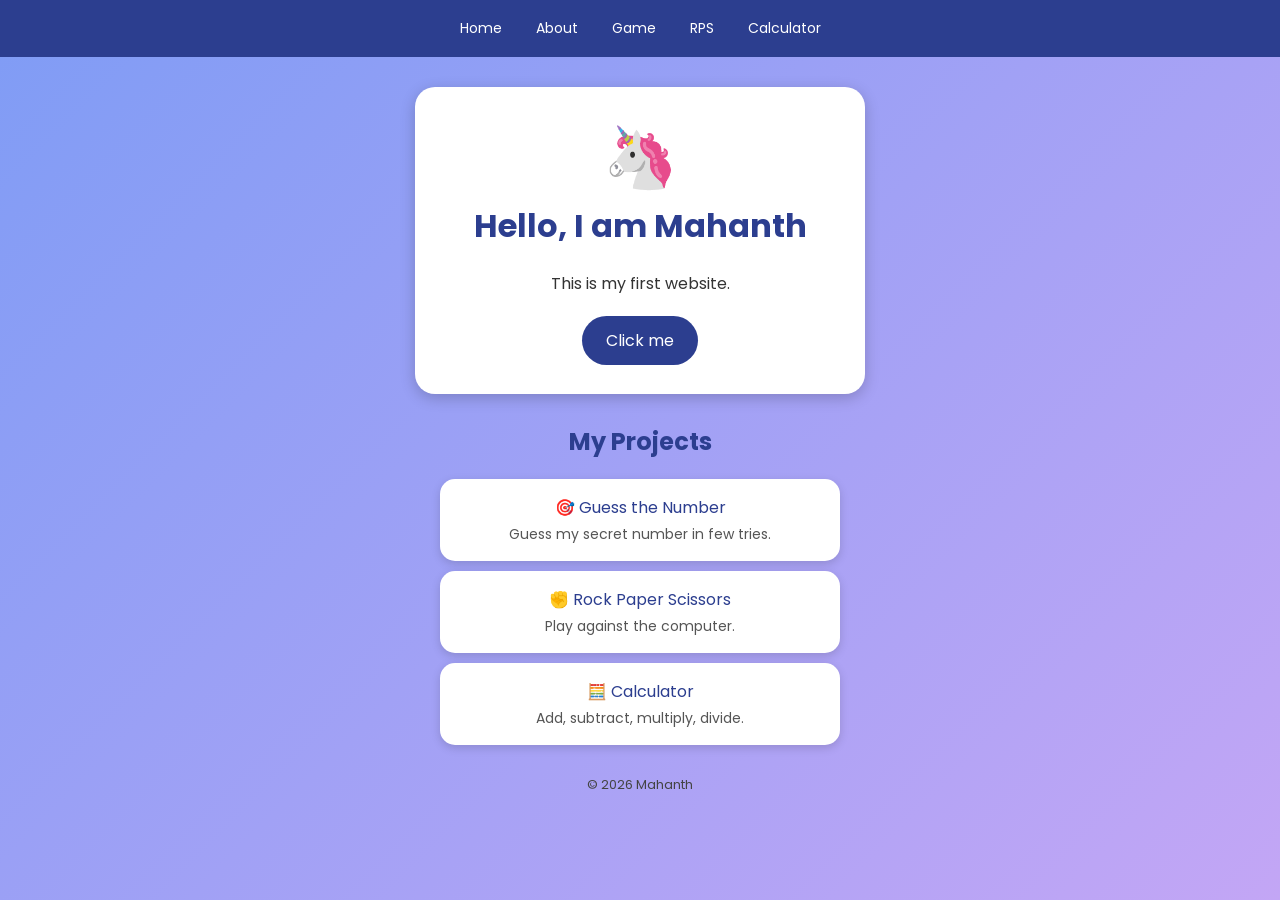
==== index.html @ 53be05ae "Update index.html" ====
<!DOCTYPE html>
<html>
<head>
<meta charset="UTF-8">
<meta name="viewport" content="width=device-width, initial-scale=1">
<title>Mahanth</title>
<link rel="stylesheet" href="style.css">
<style>
body {
  margin: 0;
  padding: 0;
  text-align: center;
  background: linear-gradient(135deg, #7f9cf5, #c3a6f5);
  min-height: 100vh;
}
.card {
  background: white;
  max-width: 400px;
  margin: 30px auto;
  padding: 25px;
  border-radius: 20px;
  box-shadow: 0 4px 15px rgba(0,0,0,0.2);
}
h1 { color: #2c3e8f; }
button {
  background: #2c3e8f;
  color: white;
  border: none;
  padding: 12px 24px;
  font-size: 16px;
  border-radius: 25px;
}
</style>
</head>
<body>

<div class="navbar">
  <a href="index.html">Home</a>
  <a href="about.html">About</a>
  <a href="game.html">Game</a>
  <a href="rps.html">RPS</a>
  <a href="calc.html">Calculator</a>
</div>

<div class="card">
  <p style="font-size: 60px; margin: 0;">🦄</p>
  <h1>Hello, I am Mahanth</h1>
  <p id="msg">This is my first website.</p>
  <button onclick="changeText()">Click me</button>
</div>
  <div class="projects">
  <h2>My Projects</h2>
  <a class="project" href="game.html">🎯 Guess the Number<p>Guess my secret number in few tries.</p></a>
  <a class="project" href="rps.html">✊ Rock Paper Scissors<p>Play against the computer.</p></a>
  <a class="project" href="calc.html">🧮 Calculator<p>Add, subtract, multiply, divide.</p></a>
  </div>

<script>
function changeText() {
  document.getElementById("msg").innerText = "You clicked the button!";
}
</script>

<div class="footer">© 2026 Mahanth</div>

</body>
</html>
---- style.css ----
@import url('https://fonts.googleapis.com/css2?family=Poppins:wght@400;600&display=swap');

body {
  margin: 0;
  font-family: 'Poppins', sans-serif;
  text-align: center;
  background: linear-gradient(135deg, #7f9cf5, #c3a6f5);
  min-height: 100vh;
}
.navbar {
  background: #2c3e8f;
  display: flex;
  flex-wrap: wrap;
  justify-content: center;
  gap: 6px;
  padding: 10px;
}
.navbar a {
  color: white;
  text-decoration: none;
  padding: 8px 14px;
  border-radius: 20px;
  font-size: 14px;
  transition: 0.2s;
}
.navbar a:hover { background: white; color: #2c3e8f; }

.card {
  background: white;
  max-width: 400px;
  margin: 30px 15px;
  padding: 25px;
  border-radius: 20px;
  box-shadow: 0 4px 15px rgba(0,0,0,0.2);
}
@media (min-width: 460px) {
  .card { margin: 30px auto; }
}
h1 { color: #2c3e8f; margin-top: 0; }
p { color: #333; }

button {
  background: #2c3e8f;
  color: white;
  border: none;
  padding: 12px 22px;
  margin: 4px;
  font-size: 16px;
  font-family: inherit;
  border-radius: 25px;
  cursor: pointer;
  transition: 0.2s;
}
button:hover { transform: translateY(-2px); opacity: 0.9; }

input {
  width: 80%;
  padding: 12px;
  margin: 6px 0;
  font-size: 16px;
  font-family: inherit;
  border: 2px solid #ddd;
  border-radius: 12px;
  text-align: center;
}
input:focus { outline: none; border-color: #2c3e8f; }

.result { font-size: 18px; font-weight: 600; color: #2c3e8f; min-height: 28px; }

.footer {
  text-align: center;
  padding: 20px;
  color: #444;
  font-size: 13px;
}.projects {
  max-width: 400px;
  margin: 0 15px;
}
@media (min-width: 460px) {
  .projects { margin: 0 auto; }
}
.projects h2 { color: #2c3e8f; }
.project {
  display: block;
  background: white;
  color: #2c3e8f;
  text-decoration: none;
  padding: 16px;
  margin: 10px 0;
  border-radius: 15px;
  box-shadow: 0 3px 10px rgba(0,0,0,0.15);
  transition: 0.2s;
}
.project:hover { transform: translateY(-3px); }
.project p { margin: 4px 0 0; font-size: 14px; color: #555; }
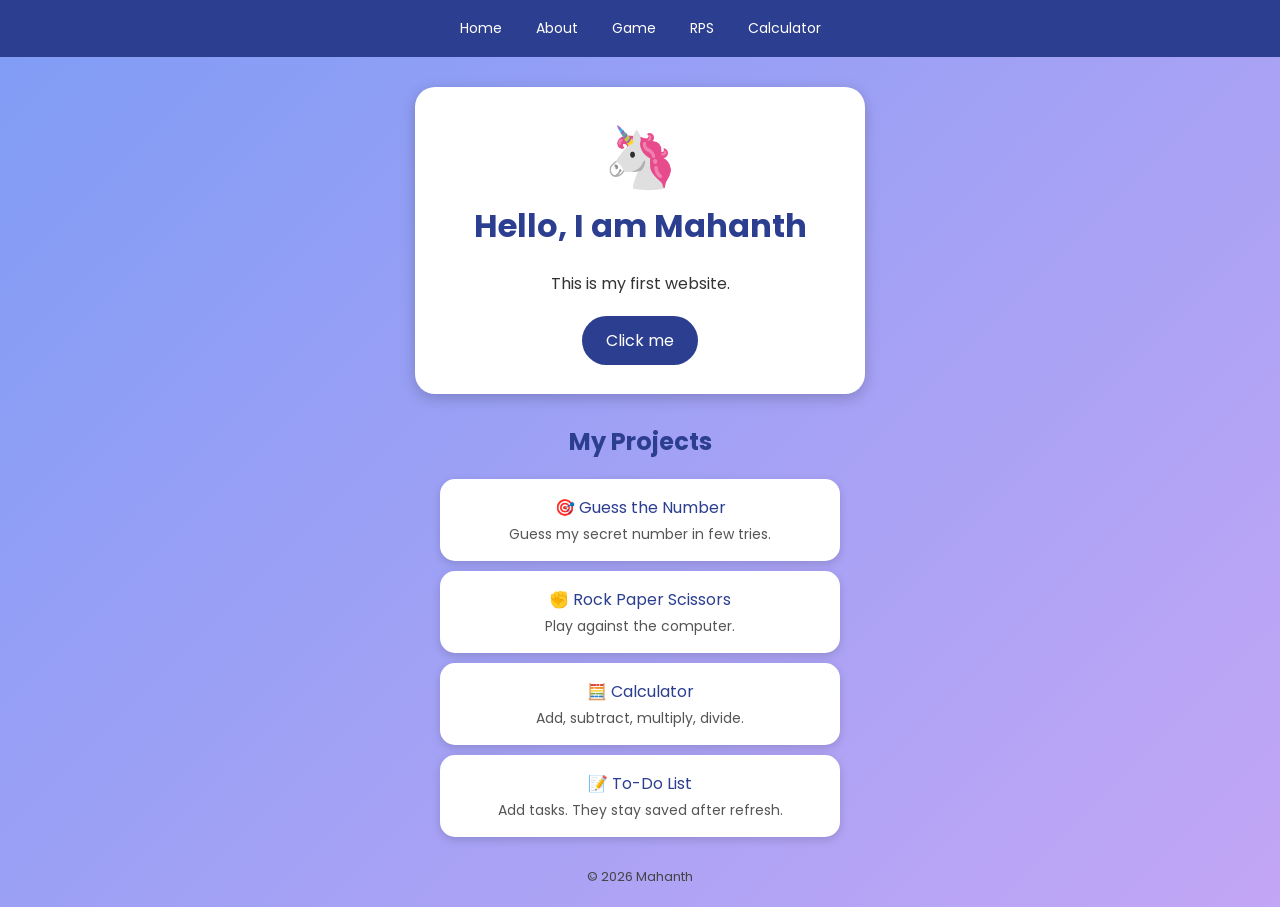
==== commit ddfc797e: "Update index.html" ====
--- a/index.html
+++ b/index.html
@@ -53,6 +53,7 @@
   <a class="project" href="game.html">🎯 Guess the Number<p>Guess my secret number in few tries.</p></a>
   <a class="project" href="rps.html">✊ Rock Paper Scissors<p>Play against the computer.</p></a>
   <a class="project" href="calc.html">🧮 Calculator<p>Add, subtract, multiply, divide.</p></a>
+  <a class="project" href="todo.html">📝 To-Do List<p>Add tasks. They stay saved after refresh.</p></a>
   </div>
 
 <script>
--- a/style.css
+++ b/style.css
@@ -72,7 +72,8 @@
   padding: 20px;
   color: #444;
   font-size: 13px;
-}.projects {
+}
+.projects {
   max-width: 400px;
   margin: 0 15px;
 }
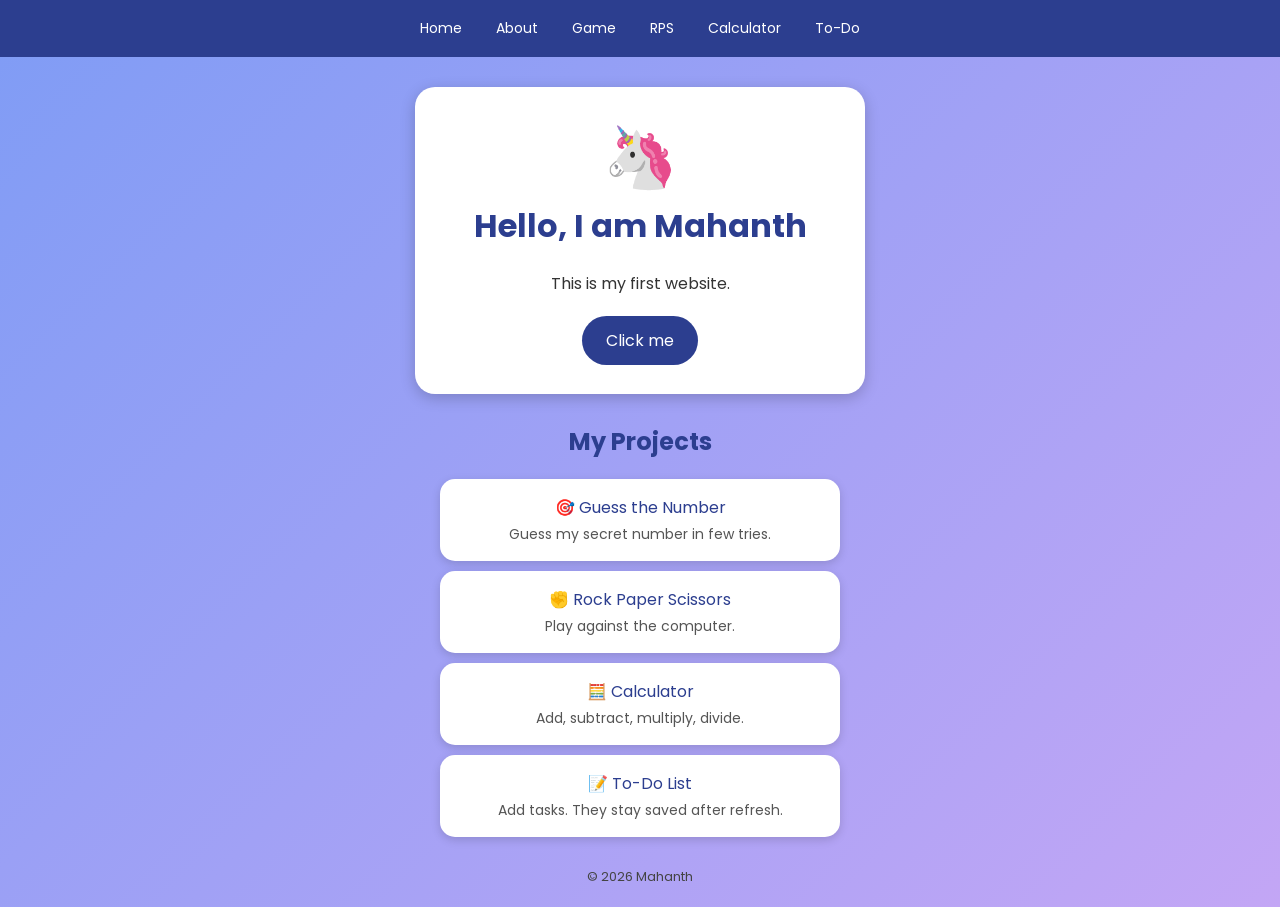
==== commit fc4ef4e0: "Update index.html" ====
--- a/index.html
+++ b/index.html
@@ -40,6 +40,7 @@
   <a href="game.html">Game</a>
   <a href="rps.html">RPS</a>
   <a href="calc.html">Calculator</a>
+    <a href="todo.html">To-Do</a>
 </div>
 
 <div class="card">
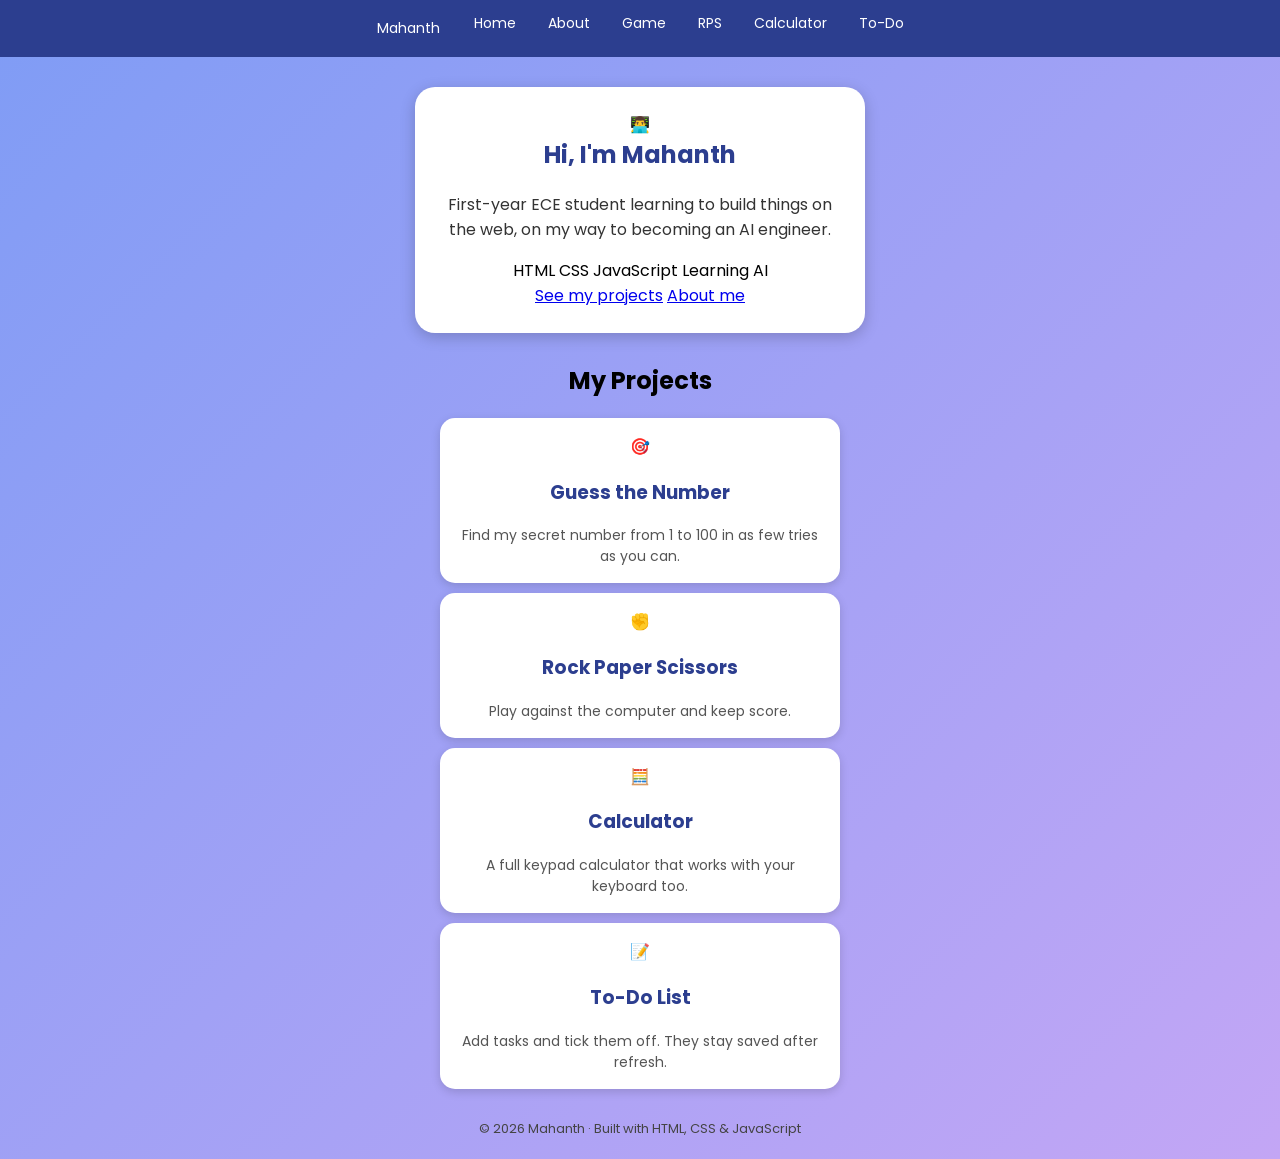
==== commit 6eb1b027: "Update index.html" ====
--- a/index.html
+++ b/index.html
@@ -1,69 +1,69 @@
 <!DOCTYPE html>
-<html>
+<html lang="en">
 <head>
 <meta charset="UTF-8">
 <meta name="viewport" content="width=device-width, initial-scale=1">
-<title>Mahanth</title>
+<meta name="description" content="Mahanth's website: a first-year ECE student learning to build things on the web.">
+<title>Mahanth | Home</title>
 <link rel="stylesheet" href="style.css">
-<style>
-body {
-  margin: 0;
-  padding: 0;
-  text-align: center;
-  background: linear-gradient(135deg, #7f9cf5, #c3a6f5);
-  min-height: 100vh;
-}
-.card {
-  background: white;
-  max-width: 400px;
-  margin: 30px auto;
-  padding: 25px;
-  border-radius: 20px;
-  box-shadow: 0 4px 15px rgba(0,0,0,0.2);
-}
-h1 { color: #2c3e8f; }
-button {
-  background: #2c3e8f;
-  color: white;
-  border: none;
-  padding: 12px 24px;
-  font-size: 16px;
-  border-radius: 25px;
-}
-</style>
 </head>
 <body>
 
-<div class="navbar">
-  <a href="index.html">Home</a>
-  <a href="about.html">About</a>
-  <a href="game.html">Game</a>
-  <a href="rps.html">RPS</a>
-  <a href="calc.html">Calculator</a>
+<nav class="navbar">
+  <a class="brand" href="index.html">Mahanth</a>
+  <div class="nav-links">
+    <a href="index.html" class="active">Home</a>
+    <a href="about.html">About</a>
+    <a href="game.html">Game</a>
+    <a href="rps.html">RPS</a>
+    <a href="calc.html">Calculator</a>
     <a href="todo.html">To-Do</a>
-</div>
+  </div>
+</nav>
 
-<div class="card">
-  <p style="font-size: 60px; margin: 0;">🦄</p>
-  <h1>Hello, I am Mahanth</h1>
-  <p id="msg">This is my first website.</p>
-  <button onclick="changeText()">Click me</button>
-</div>
+<main class="wide">
+  <section class="card">
+    <div class="avatar">👨‍💻</div>
+    <h1>Hi, I'm Mahanth</h1>
+    <p>First-year ECE student learning to build things on the web, on my way to becoming an AI engineer.</p>
+    <div class="tags">
+      <span class="tag">HTML</span>
+      <span class="tag">CSS</span>
+      <span class="tag">JavaScript</span>
+      <span class="tag">Learning AI</span>
+    </div>
+    <div class="btn-row">
+      <a class="btn" href="#projects">See my projects</a>
+      <a class="btn btn-outline" href="about.html">About me</a>
+    </div>
+  </section>
+
+  <h2 class="section-title" id="projects">My Projects</h2>
   <div class="projects">
-  <h2>My Projects</h2>
-  <a class="project" href="game.html">🎯 Guess the Number<p>Guess my secret number in few tries.</p></a>
-  <a class="project" href="rps.html">✊ Rock Paper Scissors<p>Play against the computer.</p></a>
-  <a class="project" href="calc.html">🧮 Calculator<p>Add, subtract, multiply, divide.</p></a>
-  <a class="project" href="todo.html">📝 To-Do List<p>Add tasks. They stay saved after refresh.</p></a>
+    <a class="project" href="game.html">
+      <div class="icon">🎯</div>
+      <h3>Guess the Number</h3>
+      <p>Find my secret number from 1 to 100 in as few tries as you can.</p>
+    </a>
+    <a class="project" href="rps.html">
+      <div class="icon">✊</div>
+      <h3>Rock Paper Scissors</h3>
+      <p>Play against the computer and keep score.</p>
+    </a>
+    <a class="project" href="calc.html">
+      <div class="icon">🧮</div>
+      <h3>Calculator</h3>
+      <p>A full keypad calculator that works with your keyboard too.</p>
+    </a>
+    <a class="project" href="todo.html">
+      <div class="icon">📝</div>
+      <h3>To-Do List</h3>
+      <p>Add tasks and tick them off. They stay saved after refresh.</p>
+    </a>
   </div>
+</main>
 
-<script>
-function changeText() {
-  document.getElementById("msg").innerText = "You clicked the button!";
-}
-</script>
-
-<div class="footer">© 2026 Mahanth</div>
+<footer class="footer">© 2026 Mahanth · Built with HTML, CSS &amp; JavaScript</footer>
 
 </body>
 </html>
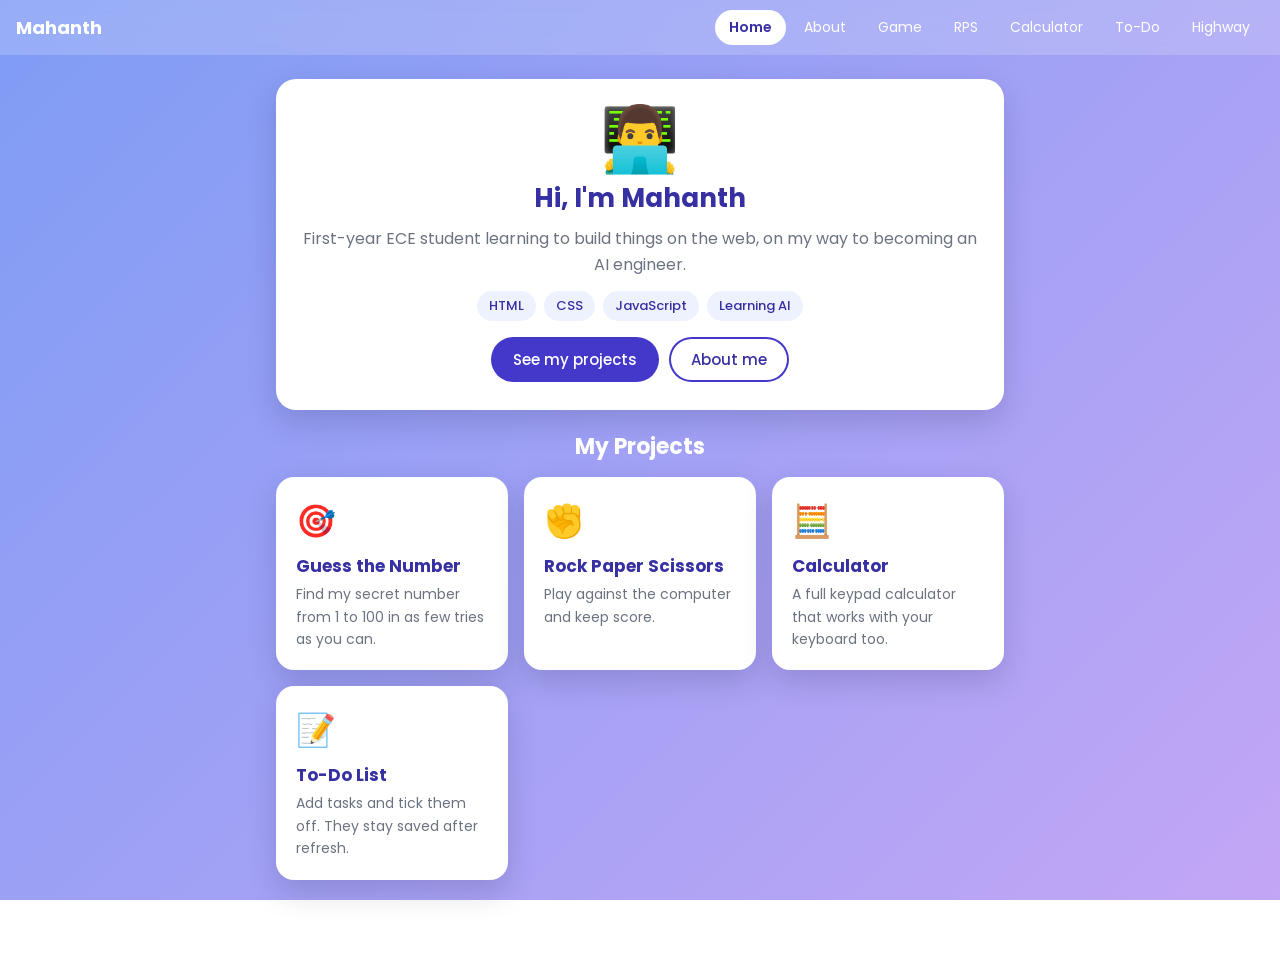
==== commit 489646bc: "Update index.html" ====
--- a/index.html
+++ b/index.html
@@ -18,7 +18,8 @@
     <a href="rps.html">RPS</a>
     <a href="calc.html">Calculator</a>
     <a href="todo.html">To-Do</a>
-  </div>
+    <a href="highway.html">Highway</a>
+    </div>
 </nav>
 
 <main class="wide">
--- a/style.css
+++ b/style.css
@@ -1,96 +1,319 @@
-@import url('https://fonts.googleapis.com/css2?family=Poppins:wght@400;600&display=swap');
+@import url('https://fonts.googleapis.com/css2?family=Poppins:wght@400;500;600;700&display=swap');
+
+/* ===== Theme colors (change these to restyle the whole site) ===== */
+:root {
+  --bg-1: #7f9cf5;
+  --bg-2: #c3a6f5;
+  --card: #ffffff;
+  --text: #1f2937;
+  --muted: #6b7280;
+  --heading: #3730a3;
+  --primary: #4338ca;
+  --primary-hover: #3730a3;
+  --soft: #eef2ff;
+  --border: #e5e7eb;
+  --success: #15803d;
+  --danger: #dc2626;
+  --nav: rgba(255, 255, 255, 0.18);
+  --shadow: 0 12px 30px rgba(30, 27, 75, 0.18);
+}
+
+/* Automatic dark mode when the phone/computer is in dark mode */
+@media (prefers-color-scheme: dark) {
+  :root {
+    --bg-1: #1e1b4b;
+    --bg-2: #4c1d95;
+    --card: #1f2937;
+    --text: #f3f4f6;
+    --muted: #9ca3af;
+    --heading: #a5b4fc;
+    --primary: #6366f1;
+    --primary-hover: #4f46e5;
+    --soft: #312e81;
+    --border: #374151;
+    --success: #4ade80;
+    --danger: #f87171;
+    --nav: rgba(0, 0, 0, 0.25);
+    --shadow: 0 12px 30px rgba(0, 0, 0, 0.4);
+  }
+}
+
+* { box-sizing: border-box; }
 
 body {
   margin: 0;
+  min-height: 100vh;
+  display: flex;
+  flex-direction: column;
   font-family: 'Poppins', sans-serif;
+  color: var(--text);
+  background: linear-gradient(135deg, var(--bg-1), var(--bg-2));
+  background-attachment: fixed;
+}
+
+/* ===== Navbar ===== */
+.navbar {
+  position: sticky;
+  top: 0;
+  z-index: 10;
+  display: flex;
+  align-items: center;
+  gap: 12px;
+  padding: 10px 16px;
+  background: var(--nav);
+  backdrop-filter: blur(10px);
+  -webkit-backdrop-filter: blur(10px);
+}
+.brand {
+  color: #fff;
+  font-weight: 700;
+  font-size: 18px;
+  text-decoration: none;
+  white-space: nowrap;
+}
+.nav-links {
+  display: flex;
+  gap: 4px;
+  margin-left: auto;
+  min-width: 0;
+  overflow-x: auto;
+  scrollbar-width: none;
+}
+.nav-links::-webkit-scrollbar { display: none; }
+.nav-links a {
+  color: #fff;
+  text-decoration: none;
+  padding: 7px 14px;
+  border-radius: 999px;
+  font-size: 14px;
+  white-space: nowrap;
+  transition: background 0.2s, color 0.2s;
+}
+.nav-links a:hover { background: rgba(255, 255, 255, 0.2); }
+.nav-links a.active { background: #fff; color: #3730a3; font-weight: 600; }
+
+/* ===== Layout ===== */
+main {
+  flex: 1;
+  width: 100%;
+  max-width: 480px;
+  margin: 0 auto;
+  padding: 24px 16px;
+}
+main.wide { max-width: 760px; }
+
+.card {
+  background: var(--card);
+  border-radius: 20px;
+  padding: 28px 22px;
+  margin-bottom: 20px;
+  box-shadow: var(--shadow);
   text-align: center;
-  background: linear-gradient(135deg, #7f9cf5, #c3a6f5);
-  min-height: 100vh;
-}
-.navbar {
-  background: #2c3e8f;
+  animation: rise 0.4s ease;
+}
+@keyframes rise {
+  from { opacity: 0; transform: translateY(12px); }
+  to { opacity: 1; transform: none; }
+}
+
+h1 { margin: 0 0 8px; font-size: 26px; color: var(--heading); }
+h2 { margin: 0 0 10px; font-size: 20px; color: var(--heading); }
+p { margin: 8px 0; line-height: 1.6; color: var(--muted); }
+.hint { font-size: 13px; margin-top: 14px; }
+
+/* ===== Buttons ===== */
+button, .btn {
+  display: inline-block;
+  font: inherit;
+  font-size: 15px;
+  font-weight: 500;
+  padding: 11px 22px;
+  border: none;
+  border-radius: 999px;
+  background: var(--primary);
+  color: #fff;
+  text-decoration: none;
+  cursor: pointer;
+  transition: transform 0.15s, background 0.2s, opacity 0.2s;
+}
+button:hover, .btn:hover { background: var(--primary-hover); transform: translateY(-2px); }
+button:active { transform: scale(0.97); }
+button:disabled { opacity: 0.5; cursor: not-allowed; transform: none; }
+
+.btn-outline, button.secondary {
+  background: transparent;
+  color: var(--heading);
+  box-shadow: inset 0 0 0 2px var(--primary);
+}
+.btn-outline:hover, button.secondary:hover { background: var(--soft); }
+
+.btn-row {
   display: flex;
   flex-wrap: wrap;
   justify-content: center;
-  gap: 6px;
-  padding: 10px;
-}
-.navbar a {
-  color: white;
-  text-decoration: none;
-  padding: 8px 14px;
-  border-radius: 20px;
-  font-size: 14px;
-  transition: 0.2s;
-}
-.navbar a:hover { background: white; color: #2c3e8f; }
-
-.card {
-  background: white;
-  max-width: 400px;
-  margin: 30px 15px;
-  padding: 25px;
-  border-radius: 20px;
-  box-shadow: 0 4px 15px rgba(0,0,0,0.2);
-}
-@media (min-width: 460px) {
-  .card { margin: 30px auto; }
-}
-h1 { color: #2c3e8f; margin-top: 0; }
-p { color: #333; }
-
-button {
-  background: #2c3e8f;
-  color: white;
-  border: none;
-  padding: 12px 22px;
-  margin: 4px;
+  gap: 10px;
+  margin-top: 16px;
+}
+
+/* ===== Inputs ===== */
+input[type="text"], input[type="number"] {
+  width: 100%;
+  padding: 12px 14px;
+  font: inherit;
   font-size: 16px;
-  font-family: inherit;
-  border-radius: 25px;
-  cursor: pointer;
-  transition: 0.2s;
-}
-button:hover { transform: translateY(-2px); opacity: 0.9; }
-
-input {
-  width: 80%;
-  padding: 12px;
-  margin: 6px 0;
-  font-size: 16px;
-  font-family: inherit;
-  border: 2px solid #ddd;
+  color: var(--text);
+  background: var(--card);
+  border: 2px solid var(--border);
   border-radius: 12px;
   text-align: center;
-}
-input:focus { outline: none; border-color: #2c3e8f; }
-
-.result { font-size: 18px; font-weight: 600; color: #2c3e8f; min-height: 28px; }
-
-.footer {
-  text-align: center;
-  padding: 20px;
-  color: #444;
+  transition: border-color 0.2s;
+}
+input:focus { outline: none; border-color: var(--primary); }
+
+/* ===== Results and scores ===== */
+.result {
+  min-height: 28px;
+  margin: 16px 0 4px;
+  font-size: 18px;
+  font-weight: 600;
+  color: var(--heading);
+}
+.result.win { color: var(--success); }
+.result.lose { color: var(--danger); }
+
+.stats { display: flex; gap: 12px; margin-top: 16px; }
+.stat { flex: 1; background: var(--soft); border-radius: 14px; padding: 10px 6px; }
+.stat strong { display: block; font-size: 22px; color: var(--heading); }
+.stat span { font-size: 12px; color: var(--muted); }
+
+/* ===== Home page ===== */
+.avatar { font-size: 64px; line-height: 1; margin-bottom: 8px; }
+.tags { display: flex; flex-wrap: wrap; justify-content: center; gap: 8px; margin-top: 14px; }
+.tag {
+  background: var(--soft);
+  color: var(--heading);
+  padding: 5px 12px;
+  border-radius: 999px;
   font-size: 13px;
-}
+  font-weight: 500;
+}
+.section-title { color: #fff; text-align: center; margin: 12px 0 14px; font-size: 22px; }
+
 .projects {
-  max-width: 400px;
-  margin: 0 15px;
-}
-@media (min-width: 460px) {
-  .projects { margin: 0 auto; }
-}
-.projects h2 { color: #2c3e8f; }
+  display: grid;
+  grid-template-columns: repeat(auto-fit, minmax(200px, 1fr));
+  gap: 16px;
+}
 .project {
   display: block;
-  background: white;
-  color: #2c3e8f;
+  background: var(--card);
+  color: var(--text);
+  border-radius: 18px;
+  padding: 20px;
   text-decoration: none;
-  padding: 16px;
-  margin: 10px 0;
-  border-radius: 15px;
-  box-shadow: 0 3px 10px rgba(0,0,0,0.15);
-  transition: 0.2s;
-}
-.project:hover { transform: translateY(-3px); }
-.project p { margin: 4px 0 0; font-size: 14px; color: #555; }
+  box-shadow: var(--shadow);
+  transition: transform 0.2s;
+  animation: rise 0.4s ease;
+}
+.project:hover { transform: translateY(-4px); }
+.project .icon { font-size: 32px; }
+.project h3 { margin: 8px 0 4px; font-size: 17px; color: var(--heading); }
+.project p { margin: 0; font-size: 14px; }
+
+/* ===== About page ===== */
+.list { list-style: none; padding: 0; margin: 0; text-align: left; }
+.list li { padding: 10px 0; border-bottom: 1px solid var(--border); color: var(--text); }
+.list li:last-child { border-bottom: none; }
+
+/* ===== Rock Paper Scissors ===== */
+.choices { display: flex; justify-content: center; gap: 10px; margin-top: 12px; }
+.choice {
+  display: flex;
+  flex-direction: column;
+  align-items: center;
+  justify-content: center;
+  width: 88px;
+  height: 88px;
+  padding: 0;
+  font-size: 34px;
+  border-radius: 20px;
+  background: var(--soft);
+  color: var(--text);
+}
+.choice span { font-size: 12px; margin-top: 2px; }
+.choice:hover { background: var(--border); }
+.arena { display: flex; justify-content: space-around; align-items: center; margin: 20px 0 4px; }
+.hand { font-size: 52px; }
+.arena small { display: block; font-size: 12px; color: var(--muted); }
+.vs { font-weight: 700; color: var(--muted); }
+
+/* ===== Calculator ===== */
+.calc-display {
+  background: var(--soft);
+  border-radius: 14px;
+  padding: 14px 16px;
+  margin: 12px 0 14px;
+  text-align: right;
+  overflow: hidden;
+}
+.calc-expr { min-height: 21px; font-size: 14px; color: var(--muted); }
+.calc-value { font-size: 36px; font-weight: 600; color: var(--heading); word-break: break-all; }
+.keys { display: grid; grid-template-columns: repeat(4, 1fr); gap: 10px; }
+.keys button {
+  padding: 16px 0;
+  font-size: 20px;
+  border-radius: 14px;
+  background: var(--soft);
+  color: var(--text);
+}
+.keys button:hover { background: var(--border); }
+.keys button.fn { color: var(--heading); font-weight: 600; }
+.keys button.clear { color: var(--danger); }
+.keys button.op { background: var(--primary); color: #fff; }
+.keys button.op:hover { background: var(--primary-hover); }
+
+/* ===== To-Do list ===== */
+.todo-form { display: flex; gap: 8px; margin-top: 12px; }
+.todo-form input { flex: 1; min-width: 0; width: auto; text-align: left; }
+.todo-form button { flex-shrink: 0; }
+.todo-list { list-style: none; padding: 0; margin: 16px 0 0; text-align: left; }
+.todo-list li {
+  display: flex;
+  align-items: center;
+  gap: 10px;
+  background: var(--soft);
+  padding: 10px 12px;
+  border-radius: 12px;
+  margin-bottom: 8px;
+  animation: rise 0.25s ease;
+}
+.todo-list li.empty { background: none; justify-content: center; color: var(--muted); font-size: 14px; }
+.todo-list input[type="checkbox"] {
+  width: 20px;
+  height: 20px;
+  flex-shrink: 0;
+  accent-color: var(--primary);
+  cursor: pointer;
+}
+.todo-list .text { flex: 1; word-break: break-word; }
+.todo-list li.done .text { text-decoration: line-through; color: var(--muted); }
+.todo-list .delete { background: transparent; color: var(--danger); padding: 4px 10px; font-size: 18px; }
+.todo-list .delete:hover { background: rgba(220, 38, 38, 0.12); transform: none; }
+.todo-footer {
+  display: flex;
+  justify-content: space-between;
+  align-items: center;
+  margin-top: 10px;
+  font-size: 14px;
+  color: var(--muted);
+}
+.link-btn { background: none; color: var(--heading); padding: 4px 8px; font-size: 14px; }
+.link-btn:hover { background: var(--soft); transform: none; }
+
+/* ===== Footer ===== */
+.footer { text-align: center; padding: 20px; font-size: 13px; color: rgba(255, 255, 255, 0.85); }
+
+/* Respect people who turn off animations */
+@media (prefers-reduced-motion: reduce) {
+  * { animation: none !important; transition: none !important; }
+}
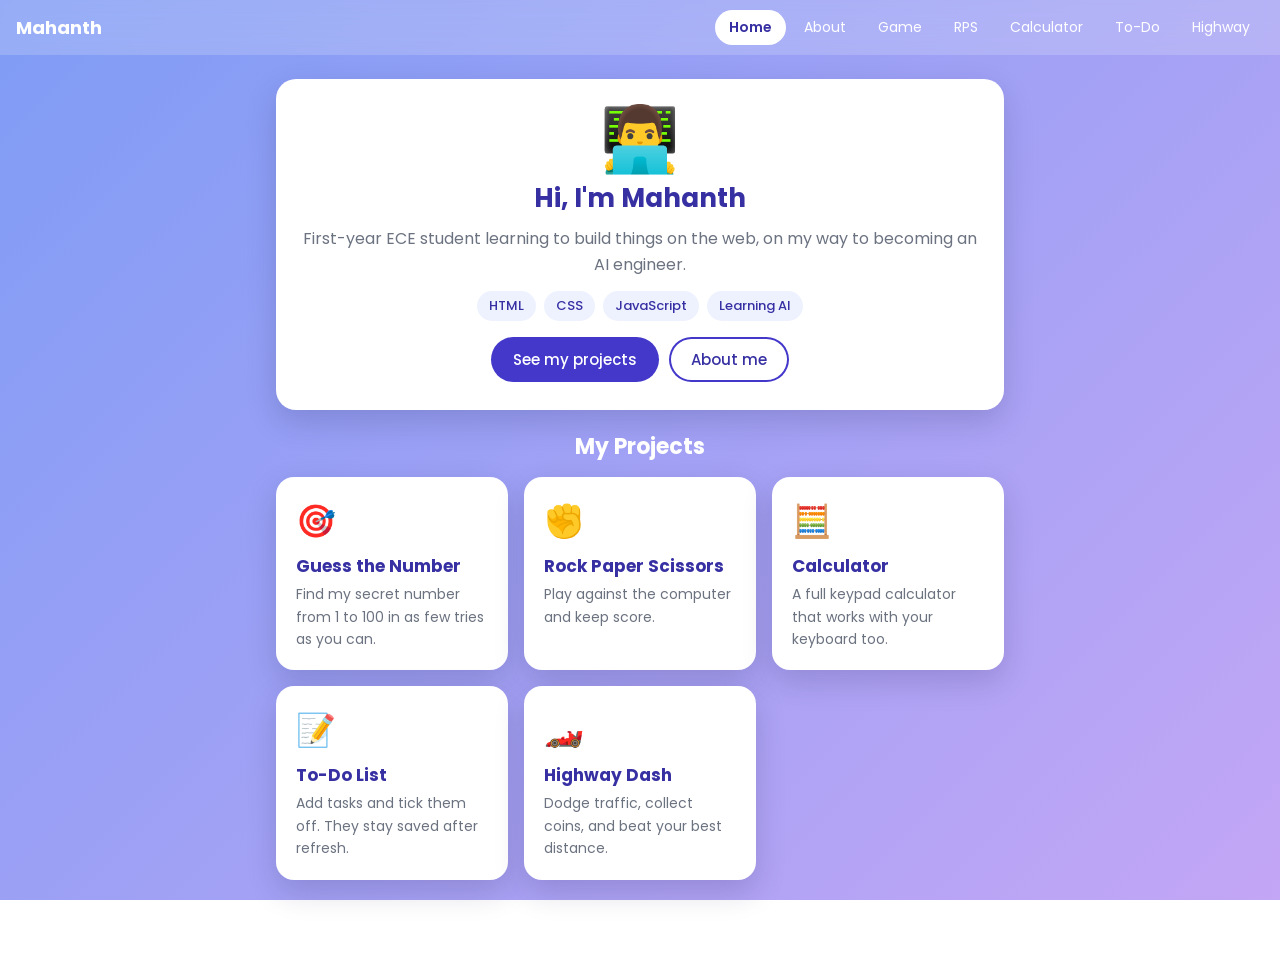
==== commit f684132e: "Update index.html" ====
--- a/index.html
+++ b/index.html
@@ -61,7 +61,12 @@
       <h3>To-Do List</h3>
       <p>Add tasks and tick them off. They stay saved after refresh.</p>
     </a>
-  </div>
+        <a class="project" href="highway.html">
+      <div class="icon">🏎️</div>
+      <h3>Highway Dash</h3>
+      <p>Dodge traffic, collect coins, and beat your best distance.</p>
+        </a>
+     </div>
 </main>
 
 <footer class="footer">© 2026 Mahanth · Built with HTML, CSS &amp; JavaScript</footer>
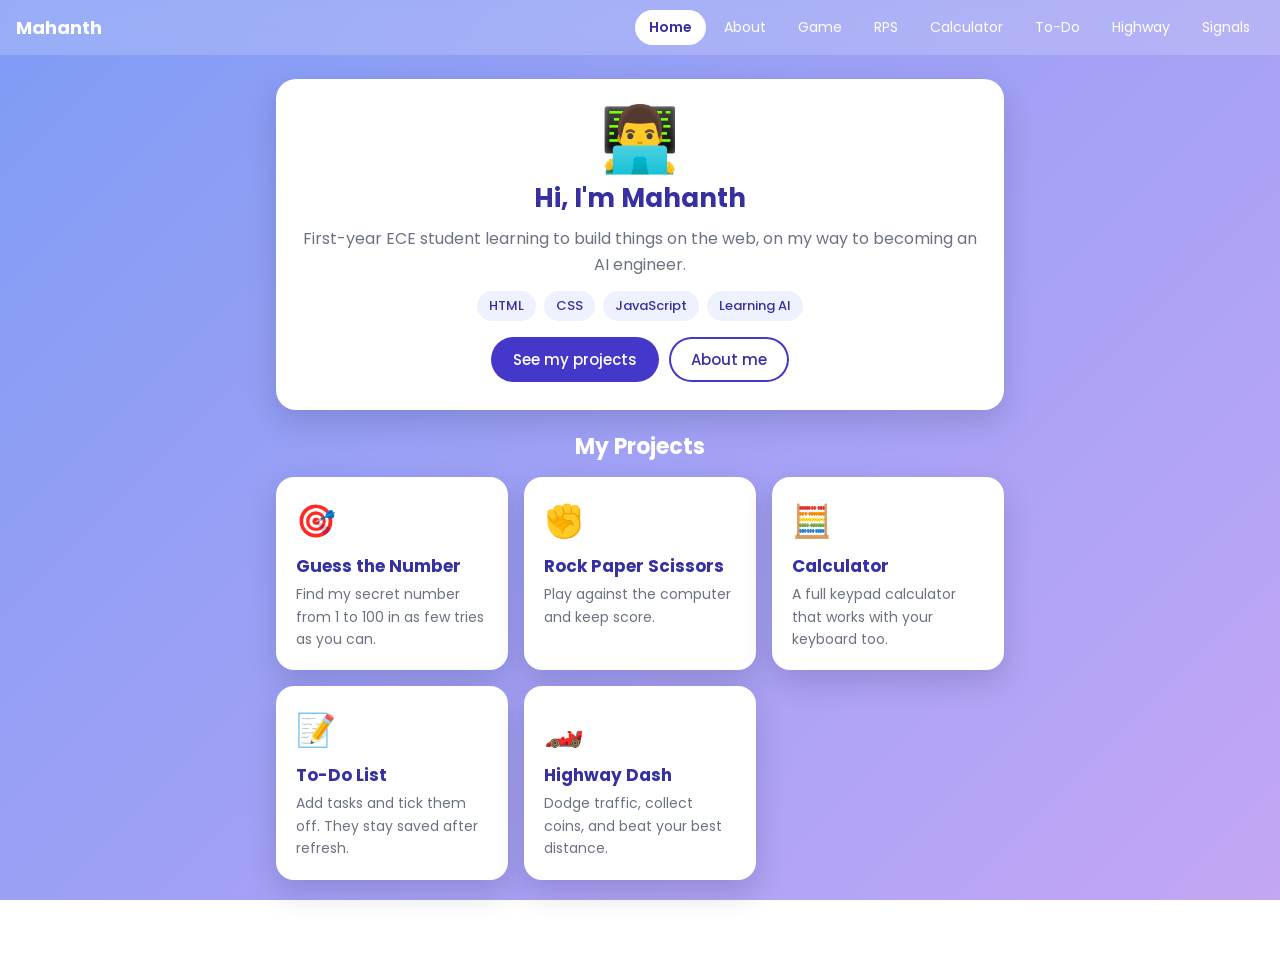
==== commit b63089df: "Update index.html" ====
--- a/index.html
+++ b/index.html
@@ -19,7 +19,8 @@
     <a href="calc.html">Calculator</a>
     <a href="todo.html">To-Do</a>
     <a href="highway.html">Highway</a>
-    </div>
+    <a href="signals.html">Signals</a>
+     </div>
 </nav>
 
 <main class="wide">
--- a/style.css
+++ b/style.css
@@ -57,8 +57,10 @@
   top: 0;
   z-index: 10;
   display: flex;
+  flex-wrap: wrap;
   align-items: center;
-  gap: 12px;
+  justify-content: space-between;
+  gap: 8px;
   padding: 10px 16px;
   background: var(--nav);
   backdrop-filter: blur(10px);
@@ -73,12 +75,10 @@
 }
 .nav-links {
   display: flex;
+  flex-wrap: wrap;
   gap: 4px;
-  margin-left: auto;
-  min-width: 0;
-  overflow-x: auto;
-  scrollbar-width: none;
-}
+}
+
 .nav-links::-webkit-scrollbar { display: none; }
 .nav-links a {
   color: #fff;
